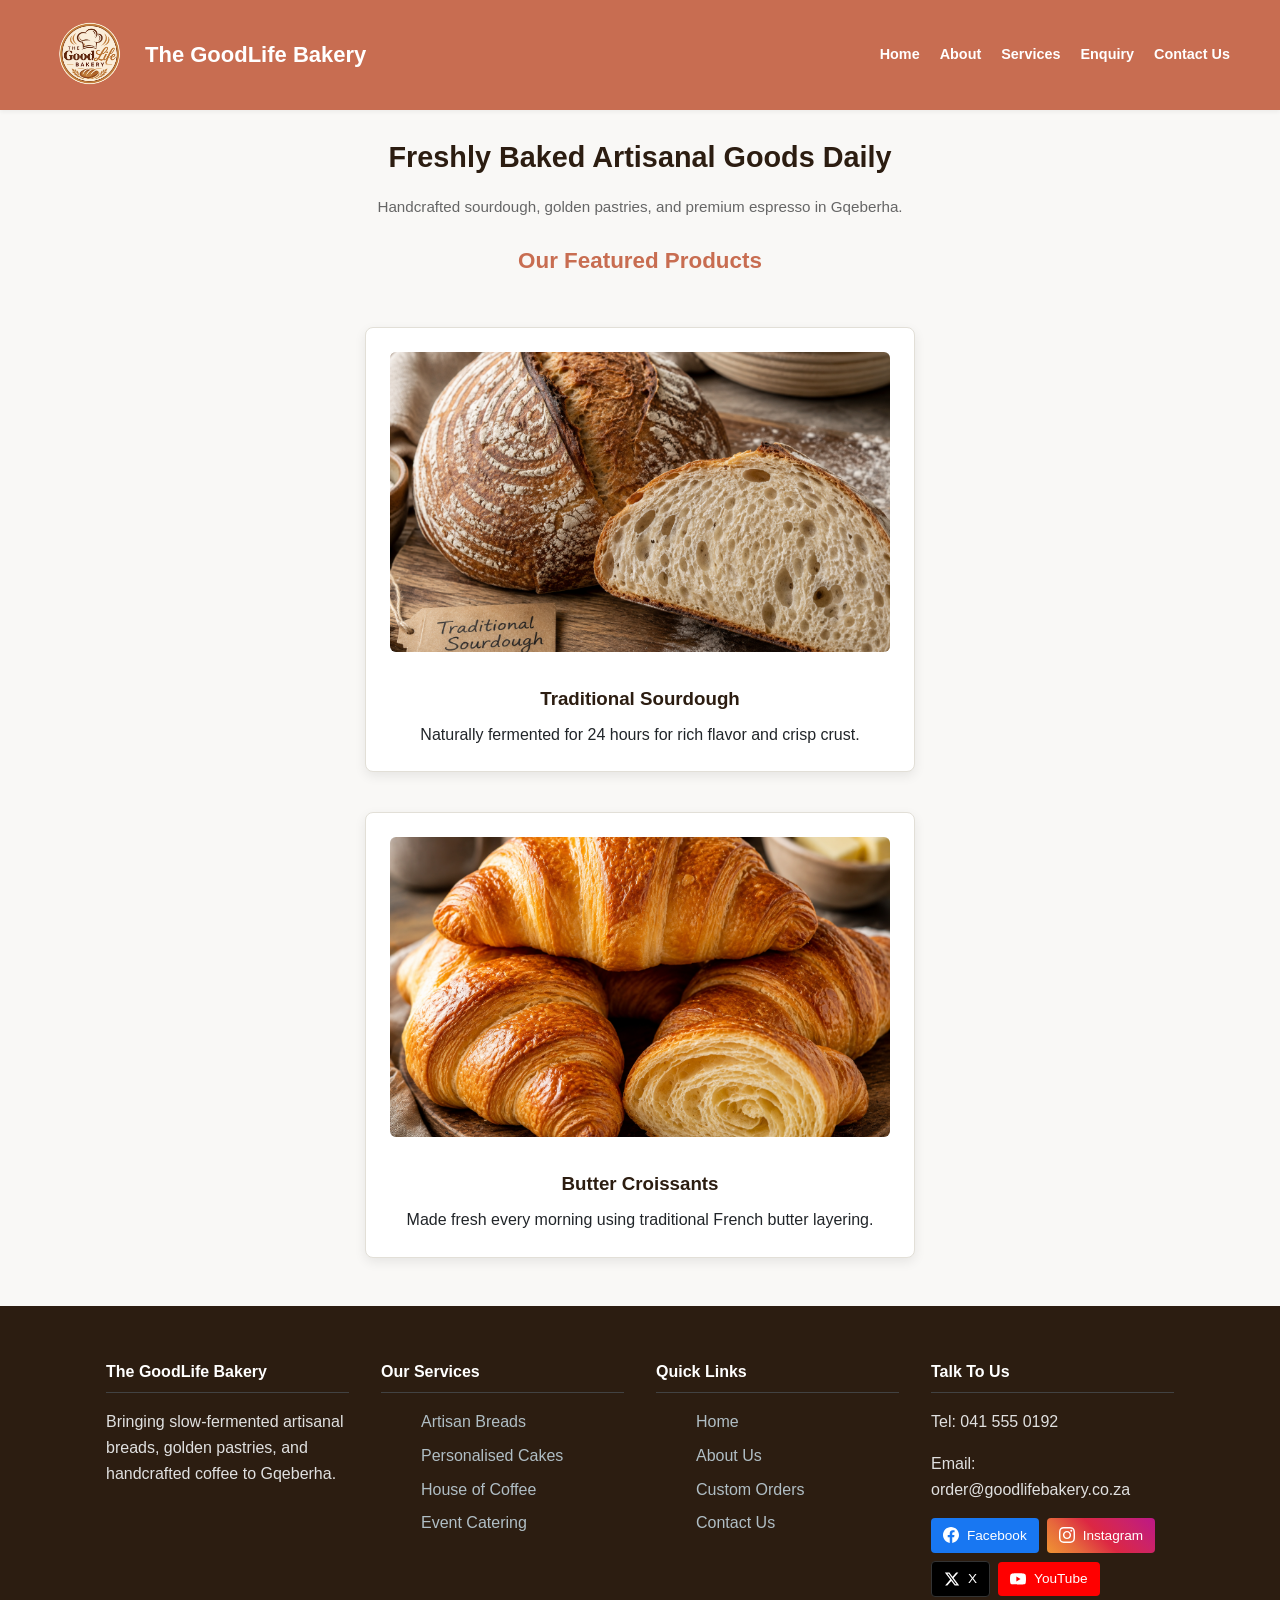
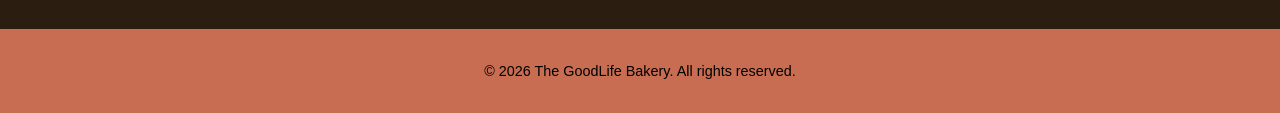
==== index.html @ 04793501 "css update" ====
<!DOCTYPE html>
<html lang="en">
<head>
    <meta charset="UTF-8">
    <meta name="viewport" content="width=device-width, initial-scale=1.0">
    <link rel="stylesheet" href="./css/style.css">
    <title>Home</title>
</head>
<body>
  <header class="site-header">

     <div class="logo">
        <img src="images/logo 1.png"
             alt="The GoodLife Bakery Logo"
             class="logo-img">

        <h2>The GoodLife Bakery</h2>
    </div>
        <nav class="navbar">
            <ul>
                <a href="./index.html">Home</a>
                <a href="./pages/about.html">About</a>
                <a href="./pages/services.html" >Services</a>
                <a href="./pages/enquiry.html">Enquiry</a>
                <a href="./pages/contactus.html">Contact Us</a>
            </ul>
            </nav>
        </div>
</header>

  <main>

    <section class="featured-products-section">
  <!-- Wrap the titles in a container matching the card container -->
  <div class="featured-header">
    <h2>Freshly Baked Artisanal Goods Daily</h2>
    <p>Handcrafted sourdough, golden pastries, and premium espresso in Gqeberha.</p>
    <h3>Our Featured Products</h3>
  </div>

<section class="product-section">
  <div class="product-card">
    <img src="images/Traditional Sourdough.png" alt="Traditional Sourdough">
    <h3>Traditional Sourdough</h3>
    <p>Naturally fermented for 24 hours for rich flavor and crisp crust.</p>
  </div>

  <div class="product-card">
    <img src="images/Butter Croissants.png" alt="Butter Croissants">
    <h3>Butter Croissants</h3>
    <p>Made fresh every morning using traditional French butter layering.</p>
  </div>
   </main>
<!-- FOOTER: 4 COLUMNS REQUIRED BY ICE TASK 4 -->
    <footer class="site-footer">
        <div class="footer-container">
            <div class="footer-col">
                <h4>The GoodLife Bakery</h4>
                <p>Bringing slow-fermented artisanal breads, golden pastries, and handcrafted coffee to Gqeberha.</p>
            </div>

            <div class="footer-col">
                <h4>Our Services</h4>
                <ul>
                    <li><a href="services.html">Artisan Breads</a></li>
                    <li><a href="services.html">Personalised Cakes</a></li>
                    <li><a href="services.html">House of Coffee</a></li>
                    <li><a href="enquiry.html">Event Catering</a></li>
                </ul>
            </div>

            <div class="footer-col">
                <h4>Quick Links</h4>
                <ul>
                    <li><a href="index.html">Home</a></li>
                    <li><a href="about.html">About Us</a></li>
                    <li><a href="enquiry.html">Custom Orders</a></li>
                    <li><a href="contactus.html">Contact Us</a></li>
                </ul>
            </div>

            <div class="footer-col">
                <h4>Talk To Us</h4>
                <p>Tel: 041 555 0192</p>
                <p>Email: order@goodlifebakery.co.za</p>
                <div class="social-links">
                    <a href="https://facebook.com" target="_blank">Facebook</a>
                    <a href="https://instagram.com" target="_blank">Instagram</a>
                    <a href="https://x.com" target="_blank">X</a>
                    <a href="https://youtube.com" target="_blank">YouTube</a>
                </div>
            </div>
        </div>
        <div class="footer-bottom">
            <p>&copy; 2026 The GoodLife Bakery. All rights reserved.</p>
        </div>
    </footer>
</body>

</html>
---- css/style.css ----
/* body {
    background-color:grey;
}
h1 {
    color:aqua; font-size: 50px;
}
h2 {
    color:rgb(0, 0, 0);
}
p {font-size: 20px; color: rgb(255, 255, 255);} */



:root {
    --primary: #c86d51; /* Store the website's main colour. */
    --primary-dark: #2c1d11; /* Store a darker version for strong backgrounds. */
    --accent: #faf6f0; /* Store the highlight and hover colour. */
    --background: #f9f8f6; /* Store the page background colour. */
    --surface: #ffffff; /* Store the card background colour. */
    --text: #212529; /* Store the normal text colour. */
    --border: #e2dfd7; /* Store the card border colour. */
}

/* Select every HTML element. */
* {
    box-sizing: border-box; /* Include padding and borders inside element widths. */
}

/* Style the complete visible webpage. */
body {
    margin: 0; /* Remove the browser's default outside spacing. */
    background-color: var(--background); /* Use the stored background colour. */
    color: var(--text); /* Use the stored normal text colour. */
    font-family: Arial, Helvetica, sans-serif; /* Set readable fallback fonts. */
    font-size: 16px; /* Set the default text size. */
    line-height: 1.6; /* Add readable space between lines. */
}

/* Create a reusable centred content area. */
.container {
    width: min(90%, 1200px); /* Use 90% width but never exceed 1200px. */
    margin-inline: auto; /* Centre the container horizontally. */
}

/* Remove normal underlines and animate link colour changes. */
a {
    text-decoration: none; /* Remove the browser's default underline. */
    transition: 0.25s ease; /* Smoothly animate interaction changes. */
}
   /* GOODLIFE BAKERY LOGO */



/* HEADER & MAIN NAV */
.site-header {
    background-color: #c86d51;
    display: flex;
    justify-content: space-between;
    align-items: center;
    padding: 15px 50px;
    box-shadow: 0 2px 4px rgba(0,0,0,0.05);
}

/* LOGO AND BUSINESS NAME */

.logo {
    display: flex;
    align-items: center;
    gap: 15px;
}


/* LOGO IMAGE */

.logo-img {
    width: 80px;
    height: 80px;
    object-fit: contain;
    display: block;
}


/* BUSINESS NAME */

.logo h2 {
    color: white;
    font-weight: bold;
    font-size: 22px;
    margin: 0;
}
.navbar ul {
    display: flex;
    list-style: none;
    align-items: center;
    gap: 20px;
}

.navbar a {
    text-decoration: none;
    color: hsl(0, 0%, 100%);
    font-size: 0.9rem;
    font-weight: 600;
}

.btn-primary {
    background-color: #cbb26a;
    color: #fff !important;
    padding: 8px 18px;
    border-radius: 20px;
}
/* HERO BLUE BANNER */
.hero-banner {
    background-color: #2c1d11;
    color: #ffffff;
    text-align: center;
    padding: 50px 20px;
}

.hero-banner h1 {
    font-size: 2.2rem;
    margin-bottom: 10px;
}

.hero-banner p {
    font-size: 0.95rem;
    margin-bottom: 20px;
    color: #d0e1f9;
}

.btn-hero {
    display: inline-block;
    border: 1.5px solid #ffffff;
    color: #ffffff;
    text-decoration: none;
    padding: 8px 22px;
    border-radius: 20px;
    font-size: 0.85rem;
    font-weight: bold;
}
/* MAIN LAYOUT GRID */
.main-content {
    max-width: 1100px;
    margin: 40px auto;
    padding: 0 15px;
}

.container-grid {
    display: flex;
    gap: 30px;
    flex-wrap: wrap;
}

.col-left {
    flex: 1.2;
    min-width: 320px;
}

.col-right {
    flex: 1;
    min-width: 320px;
}

.tel-heading {
    color: #555555;
    font-size: 1.4rem;
    margin-bottom: 15px;
}

/* CARDS ROW */
.info-cards-row {
    display: flex;
    gap: 15px;
    margin-bottom: 25px;
}

.info-card {
    flex: 1;
    background: #ffffff;
    border: 1px solid #e2e8f0;
    border-radius: 4px;
    padding: 15px;
    font-size: 0.85rem;
    box-shadow: 0 1px 3px rgba(0,0,0,0.05);
}

.info-card h4 {
    margin-bottom: 10px;
    font-size: 0.9rem;
    color: #333;
}

.info-card hr {
    margin: 10px 0;
    border: 0;
    border-top: 1px solid #eee;
}

.phone-link {
    color: #cbb26a;
    font-weight: bold;
    margin-top: 4px;
}

.hours-table {
    width: 100%;
    font-size: 0.8rem;
    border-collapse: collapse;
}

.hours-table td {
    padding: 4px 0;
}

/* ADDRESS & MAP */
.address-section h3 {
    font-size: 1.1rem;
    margin-bottom: 5px;
    color: #222;
}

.address-text {
    font-size: 0.9rem;
    color: #666;
    margin-bottom: 15px;
}

.map-box {
    border: 1px solid #ddd;
    border-radius: 4px;
    overflow: hidden;
}
/* FORM CARD */
.form-card {
    background: #ffffff;
    border: 1px solid #e2e8f0;
    border-radius: 4px;
    padding: 25px;
    box-shadow: 0 1px 3px rgba(0,0,0,0.05);
}

.form-card h3 {
    margin-bottom: 20px;
    font-size: 1.2rem;
    color: #222;
}

.form-group {
    margin-bottom: 12px;
}

.form-group input, 
.form-group select, 
.form-group textarea {
    width: 100%;
    padding: 10px 12px;
    border: 1px solid #cccccc;
    border-radius: 3px;
    font-size: 0.85rem;
    color: #444;
    background-color: #fafafa;
}

.form-group input:focus, 
.form-group select:focus, 
.form-group textarea:focus {
    outline: none;
    border-color: #002b66;
    background-color: #ffffff;
}

.btn-submit-form {
    width: 100%;
    background-color: #c86d51;
    color: white;
    border: none;
    padding: 10px;
    border-radius: 3px;
    font-size: 0.9rem;
    cursor: pointer;
}

.btn-submit-form:hover {
    background-color: #001f4d;
}

/* Style the short introduction at the top of the page. */
.page-header {
    padding: 4rem 0; /* Add vertical space inside the section. */
    background-color: var(--primary-dark); /* Use the dark website colour. */
    color: #ffffff; /* Make inherited text white. */
    text-align: center; /* Centre the introduction. */
}

/* Style the small line above the main heading. */
.eyebrow {
    margin-bottom: 0.5rem; /* Add space below the line. */
    color: var(--accent); /* Use the accent colour. */
    font-weight: bold; /* Emphasise the text. */
    text-transform: uppercase; /* Display the text in capital letters. */
}

/* Style the main Services heading. */
.page-header h1 {
    margin: 0 0 1rem; /* Remove top space and add bottom space. */
    font-size: clamp(2rem, 5vw, 3.25rem); /* Make the size responsive. */
}

/* Keep the introductory paragraph readable and centred. */
.page-introduction {
    max-width: 700px; /* Stop the paragraph from becoming too wide. */
    margin: 0 auto; /* Centre the paragraph. */
}

/* Add space around the main Services content. */
.services-section {
    padding: 4rem 0; /* Add vertical section spacing. */
}

/* Style the heading above the cards. */
.section-heading {
    margin: 0 0 2rem; /* Add space below the heading. */
    color: var(--primary); /* Use the main website colour. */
    text-align: center; /* Centre the heading. */
}

/* Arrange four cards in a responsive grid. */
.services-grid {
    display: grid; /* Turn this container into CSS Grid. */
    grid-template-columns: repeat(3, 1fr); /* Create four equal columns. */
    gap: 1.5rem; /* Add space between cards. */
}

/* Style every repeated service card. */
.service-card {
    overflow: hidden; /* Keep the image inside the rounded corners. */
    background-color: var(--surface); /* Use the stored card colour. */
    border: 1px solid var(--border); /* Add a light card border. */
    border-radius: 10px; /* Round the card corners. */
    box-shadow: 0 5px 15px rgba(0, 0, 0, 0.12); /* Add depth. */
    transition: transform 0.25s ease; /* Animate the card hover movement. */
}

/* Apply while the mouse is over a service card. */
.service-card:hover {
    transform: translateY(-5px); /* Lift the card slightly upward. */
}

/* Give every service image the same size. */
.service-image {
    display: block; /* Remove the inline gap below an image. */
    width: 100%; /* Fill the complete card width. */
    height: 180px; /* Give all four images equal height. */
    object-fit: cover; /* Crop images without stretching them. */
}

/* Add internal spacing around each card's text. */
.service-content {
    padding: 1.25rem; /* Add space between text and card edges. */
}

/* Style each service name. */
.service-content h3 {
    margin: 0 0 0.5rem; /* Remove top space and add bottom space. */
    color: var(--primary); /* Use the main website colour. */
}

/* Remove unnecessary space below each service description. */
.service-content p {
    margin-bottom: 0; /* Remove the final paragraph's bottom margin. */
}

/* Style the footer at the bottom of the Services page. */
/* FOOTER 4-COLUMN LAYOUT */
.site-footer {
    background-color: #2c1d11;
    color: #e0e0e0;
    padding-top: 2rem;
    margin-top: 3rem;
}

.footer-container {
    display: flex;
    flex-wrap: wrap;
    max-width: 1100px;
    margin: 0 auto;
    padding: 0 1rem 2rem 1rem;
    gap: 2rem;
}

.footer-col {
    flex: 1;
    min-width: 220px;
}

.footer-col h4 {
    color: #ffffff;
    margin-bottom: 1rem;
    border-bottom: 1px solid #424242;
    padding-bottom: 0.5rem;
}

.footer-col ul {
    list-style: none;
}

.footer-col ul li {
    margin-bottom: 0.5rem;
}

.footer-col a {
    color: #b0bec5;
    text-decoration: none;
}

.footer-col a:hover {
    color: #ffffff;
    text-decoration: underline;
}

/* SOCIAL LINKS CONTAINER */
.social-links {
    display: flex;
    gap: 0.5rem;
    margin-top: 0.8rem;
    flex-wrap: wrap;
    align-items: center;
}

/* BASE SOCIAL TAB BUTTON */
.social-links a {
    display: inline-flex;
    align-items: center;
    gap: 8px;
    color: #ffffff;
    padding: 0.4rem 0.75rem;
    border-radius: 4px;
    font-size: 0.85rem;
    text-decoration: none;
    font-weight: 500;
    transition: transform 0.2s ease, opacity 0.2s ease;
}

.social-links a:hover {
    text-decoration: none;
    opacity: 0.9;
    transform: translateY(-1px);
}

/* SVG ICON BASE */
.social-links a::before {
    content: "";
    display: inline-block;
    width: 16px;
    height: 16px;
    background-size: contain;
    background-repeat: no-repeat;
    background-position: center;
}

/* BRAND BACKGROUNDS & TRUE-COLOR SVG ICONS */

/* Facebook */
.social-links a[href*="facebook.com"] {
    background-color: #1877F2;
}
.social-links a[href*="facebook.com"]::before {
    /* White Facebook Icon */
    background-image: url('data:image/svg+xml;utf8,<svg xmlns="http://www.w3.org/2000/svg" viewBox="0 0 24 24" fill="%23ffffff"><path d="M24 12.073c0-6.627-5.373-12-12-12s-12 5.373-12 12c0 5.99 4.388 10.954 10.125 11.854v-8.385H7.078v-3.47h3.047V9.43c0-3.007 1.792-4.669 4.533-4.669 1.312 0 2.686.235 2.686.235v2.953H15.83c-1.491 0-1.956.925-1.956 1.874v2.25h3.328l-.532 3.47h-2.796v8.385C19.612 23.027 24 18.062 24 12.073z"/></svg>');
}

/* Instagram */
.social-links a[href*="instagram.com"] {
    background: linear-gradient(45deg, #f09433 0%, #e6683c 25%, #dc2743 50%, #cc2366 75%, #bc1888 100%);
}
.social-links a[href*="instagram.com"]::before {
    /* White Instagram Icon */
    background-image: url('data:image/svg+xml;utf8,<svg xmlns="http://www.w3.org/2000/svg" viewBox="0 0 24 24" fill="%23ffffff"><path d="M12 2.163c3.204 0 3.584.012 4.85.07 3.252.148 4.771 1.691 4.919 4.919.058 1.265.069 1.645.069 4.849 0 3.205-.012 3.584-.069 4.849-.149 3.225-1.664 4.771-4.919 4.919-1.266.058-1.644.07-4.85.07-3.204 0-3.584-.012-4.849-.07-3.26-.149-4.771-1.699-4.919-4.92-.058-1.265-.07-1.644-.07-4.849 0-3.204.013-3.583.07-4.849.149-3.227 1.664-4.771 4.919-4.919 1.266-.057 1.645-.069 4.849-.069zm0-2.163c-3.259 0-3.667.014-4.947.072-4.358.2-6.78 2.618-6.98 6.98-.059 1.281-.073 1.689-.073 4.948 0 3.259.014 3.668.072 4.948.2 4.358 2.618 6.78 6.98 6.98 1.281.058 1.689.072 4.948.072 3.259 0 3.668-.014 4.948-.072 4.354-.2 6.782-2.618 6.979-6.98.059-1.28.073-1.689.073-4.948 0-3.259-.014-3.667-.072-4.947-.196-4.354-2.617-6.78-6.979-6.98-1.281-.059-1.69-.073-4.949-.073zm0 5.838c-3.403 0-6.162 2.759-6.162 6.162s2.759 6.163 6.162 6.163 6.162-2.759 6.162-6.163c0-3.403-2.759-6.162-6.162-6.162zm0 10.162c-2.209 0-4-1.79-4-4 0-2.209 1.791-4 4-4s4 1.791 4 4c0 2.21-1.791 4-4 4zm6.406-11.845c-.796 0-1.441.645-1.441 1.44s.645 1.44 1.441 1.44c.795 0 1.439-.645 1.439-1.44s-.644-1.44-1.439-1.44z"/></svg>');
}

/* X / Twitter */
.social-links a[href*="x.com"],
.social-links a[href*="twitter.com"] {
    background-color: #000000;
    border: 1px solid #333333;
}
.social-links a[href*="x.com"]::before,
.social-links a[href*="twitter.com"]::before {
    /* White X Icon */
    background-image: url('data:image/svg+xml;utf8,<svg xmlns="http://www.w3.org/2000/svg" viewBox="0 0 24 24" fill="%23ffffff"><path d="M18.244 2.25h3.308l-7.227 8.26 8.502 11.24H16.17l-5.214-6.817L4.99 21.75H1.68l7.73-8.835L1.254 2.25H8.08l4.713 6.231zm-1.161 17.52h1.833L7.084 4.126H5.117z"/></svg>');
}

/* YouTube */
.social-links a[href*="youtube.com"] {
    background-color: #FF0000;
}
.social-links a[href*="youtube.com"]::before {
    /* White YouTube Icon */
    background-image: url('data:image/svg+xml;utf8,<svg xmlns="http://www.w3.org/2000/svg" viewBox="0 0 24 24" fill="%23ffffff"><path d="M23.498 6.186a3.016 3.016 0 0 0-2.122-2.136C19.505 3.545 12 3.545 12 3.545s-7.505 0-9.377.505A3.017 3.017 0 0 0 .502 6.186C0 8.07 0 12 0 12s0 3.93.502 5.814a3.016 3.016 0 0 0 2.122 2.136c1.871.505 9.376.505 9.376.505s7.505 0 9.377-.505a3.015 3.015 0 0 0 2.122-2.136C24 15.93 24 12 24 12s0-3.93-.502-5.814zM9.545 15.568V8.432L15.818 12l-6.273 3.568z"/></svg>');
}

.footer-bottom {
    background-color: #c86d51;
    text-align: center;
    padding: 1rem;
    font-size: 0.9rem;
    color: oklab(0% 0 0);
}

/* Tablet rules apply when the screen is 900px or narrower. */
@media (max-width: 900px) {
    /* Stack the brand above the navigation on tablets. */
    .header-inner {
        flex-direction: column; /* Change the header from a row to a column. */
        padding: 1rem 0; /* Add space inside the stacked header. */
    }

    /* Allow tablet navigation links to move onto another line. */
    .site-nav {
        justify-content: center; /* Centre the links. */
        flex-wrap: wrap; /* Wrap links when space is limited. */
    }

    /* Change the four service cards into two columns. */
    .services-grid {
        grid-template-columns: repeat(2, 1fr); /* Display two equal columns. */
    }
}

/* Phone rules apply when the screen is 600px or narrower. */
@media (max-width: 600px) {
    /* Stack the navigation links vertically. */
    .site-nav {
        width: 100%; /* Fill the available phone width. */
        flex-direction: column; /* Place links below one another. */
    }

    /* Make every phone navigation link easy to tap. */
    .site-nav a {
        width: 100%; /* Make each link fill the navigation width. */
        text-align: center; /* Centre each link label. */
    }

    /* Display one service card per row on phones. */
    .services-grid {
        grid-template-columns: 1fr; /* Change the grid to one column. */
    }
}

.about-section {
    text-align: center;
}
.about-container {
    max-width: 800px;  /* Limits the line length for better readability */
    margin: 0 auto;    /* Centers the entire block horizontally */
    text-align: center; /* Centers both headings and paragraphs perfectly together */
}

/* Center all headings inside the about container above their paragraphs */
.about-container h2,
.about-container h3,
.about-container h4 {
    text-align: center;
}

/* Center the main container horizontally on the page */
.product-section {
    display: flex;
    flex-direction: column;
    align-items: center; /* Horizontally centers all children */
    gap: 2.5rem;          /* Adds clean vertical spacing between items */
    max-width: 800px;    /* Limits overall width so content isn't too wide */
    margin: 3rem auto;   /* Centers the entire block on the page */
    padding: 0 1rem;
}

/* Style and center content inside each item card */
.product-card {
    width: 100%;
    max-width: 550px;    /* Sets a clean, standard width for each item */
    text-align: center;  /* Centers title and description text */
    background: #ffffff;
    border: 1px solid var(--border, #e2dfd7);
    border-radius: 8px;
    padding: 1.5rem;
    box-shadow: 0 4px 12px rgba(0, 0, 0, 0.08);
}

/* Make sure images stay responsive and rounded */
.product-card img {
    width: 100%;
    max-height: 300px;
    object-fit: cover;
    border-radius: 6px;
    margin-bottom: 1rem;
}

.product-card h3 {
    margin: 0.5rem 0;
    color: var(--primary-dark, #2c1d11);
}

.product-card p {
    margin: 0;
    color: var(--text, #212529);
}
/* Center the text section and match its max-width to your card width */
.featured-header {
    max-width: 550px;       /* Matches the width of your product cards */
    margin: 0 auto 2rem;    /* Centers the block and adds space below */
    text-align: center;     /* Centers headings and paragraph text together */
}

.featured-header h2 {
    font-size: 1.8rem;
    color: var(--primary-dark, #2c1d11);
    margin-bottom: 0.5rem;
}

.featured-header p {
    color: #666;
    font-size: 0.95rem;
    margin-bottom: 1.5rem;
}

.featured-header h3 {
    font-size: 1.4rem;
    color: var(--primary, #c86d51);
    margin-top: 1rem;
}

/* Center and bound the custom order form card */
.form-container {
    max-width: 650px;
    margin: 3rem auto;
    padding: 0 1rem;
}

.form-intro {
    font-size: 0.9rem;
    color: #666;
    margin-bottom: 1.5rem;
}

/* Format labels neatly above inputs */
.form-group label {
    display: block;
    font-size: 0.85rem;
    font-weight: 600;
    margin-bottom: 5px;
    color: #333;
}

/* Button Group Styling */
.button-group {
    display: flex;
    gap: 10px;
    margin-top: 15px;
}

.btn-secondary {
    background-color: transparent;
    color: #666;
    border: 1px solid #ccc;
    padding: 10px;
    border-radius: 3px;
    font-size: 0.9rem;
    cursor: pointer;
    transition: background-color 0.2s ease;
}

.btn-secondary:hover {
    background-color: #eee;
}
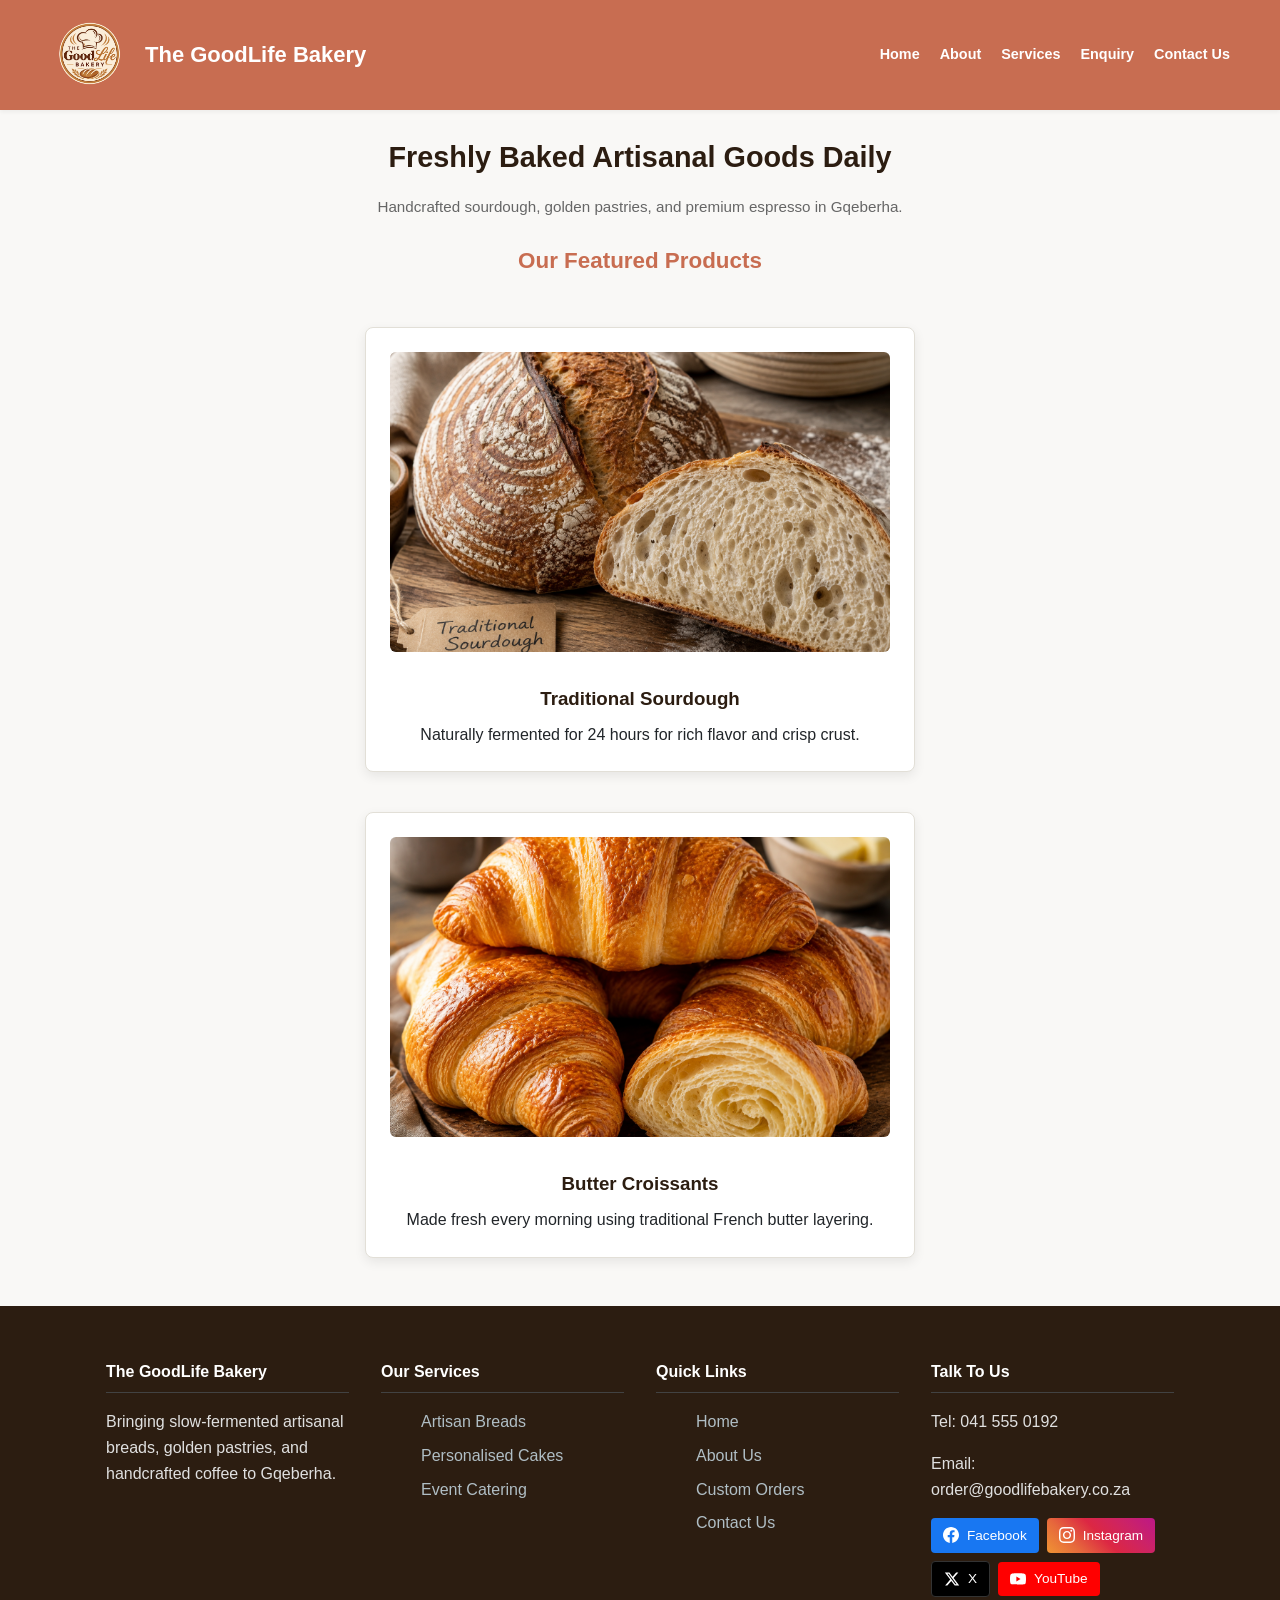
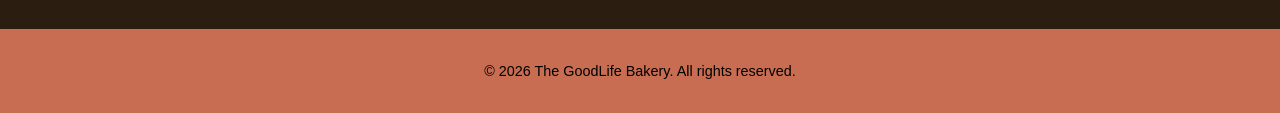
==== commit 37b8af85: "css update 1" ====
--- a/index.html
+++ b/index.html
@@ -62,20 +62,19 @@
             <div class="footer-col">
                 <h4>Our Services</h4>
                 <ul>
-                    <li><a href="services.html">Artisan Breads</a></li>
-                    <li><a href="services.html">Personalised Cakes</a></li>
-                    <li><a href="services.html">House of Coffee</a></li>
-                    <li><a href="enquiry.html">Event Catering</a></li>
+                    <li><a href="./pages/services.html">Artisan Breads</a></li>
+                    <li><a href="./pages/services.html">Personalised Cakes</a></li>
+                    <li><a href="./pages/enquiry.html">Event Catering</a></li>
                 </ul>
             </div>
 
             <div class="footer-col">
                 <h4>Quick Links</h4>
                 <ul>
-                    <li><a href="index.html">Home</a></li>
-                    <li><a href="about.html">About Us</a></li>
-                    <li><a href="enquiry.html">Custom Orders</a></li>
-                    <li><a href="contactus.html">Contact Us</a></li>
+                    <li><a href="./index.html">Home</a></li>
+                    <li><a href="./pages/about.html">About Us</a></li>
+                    <li><a href="./pages/enquiry.html">Custom Orders</a></li>
+                    <li><a href="./pages/contactus.html">Contact Us</a></li>
                 </ul>
             </div>
 
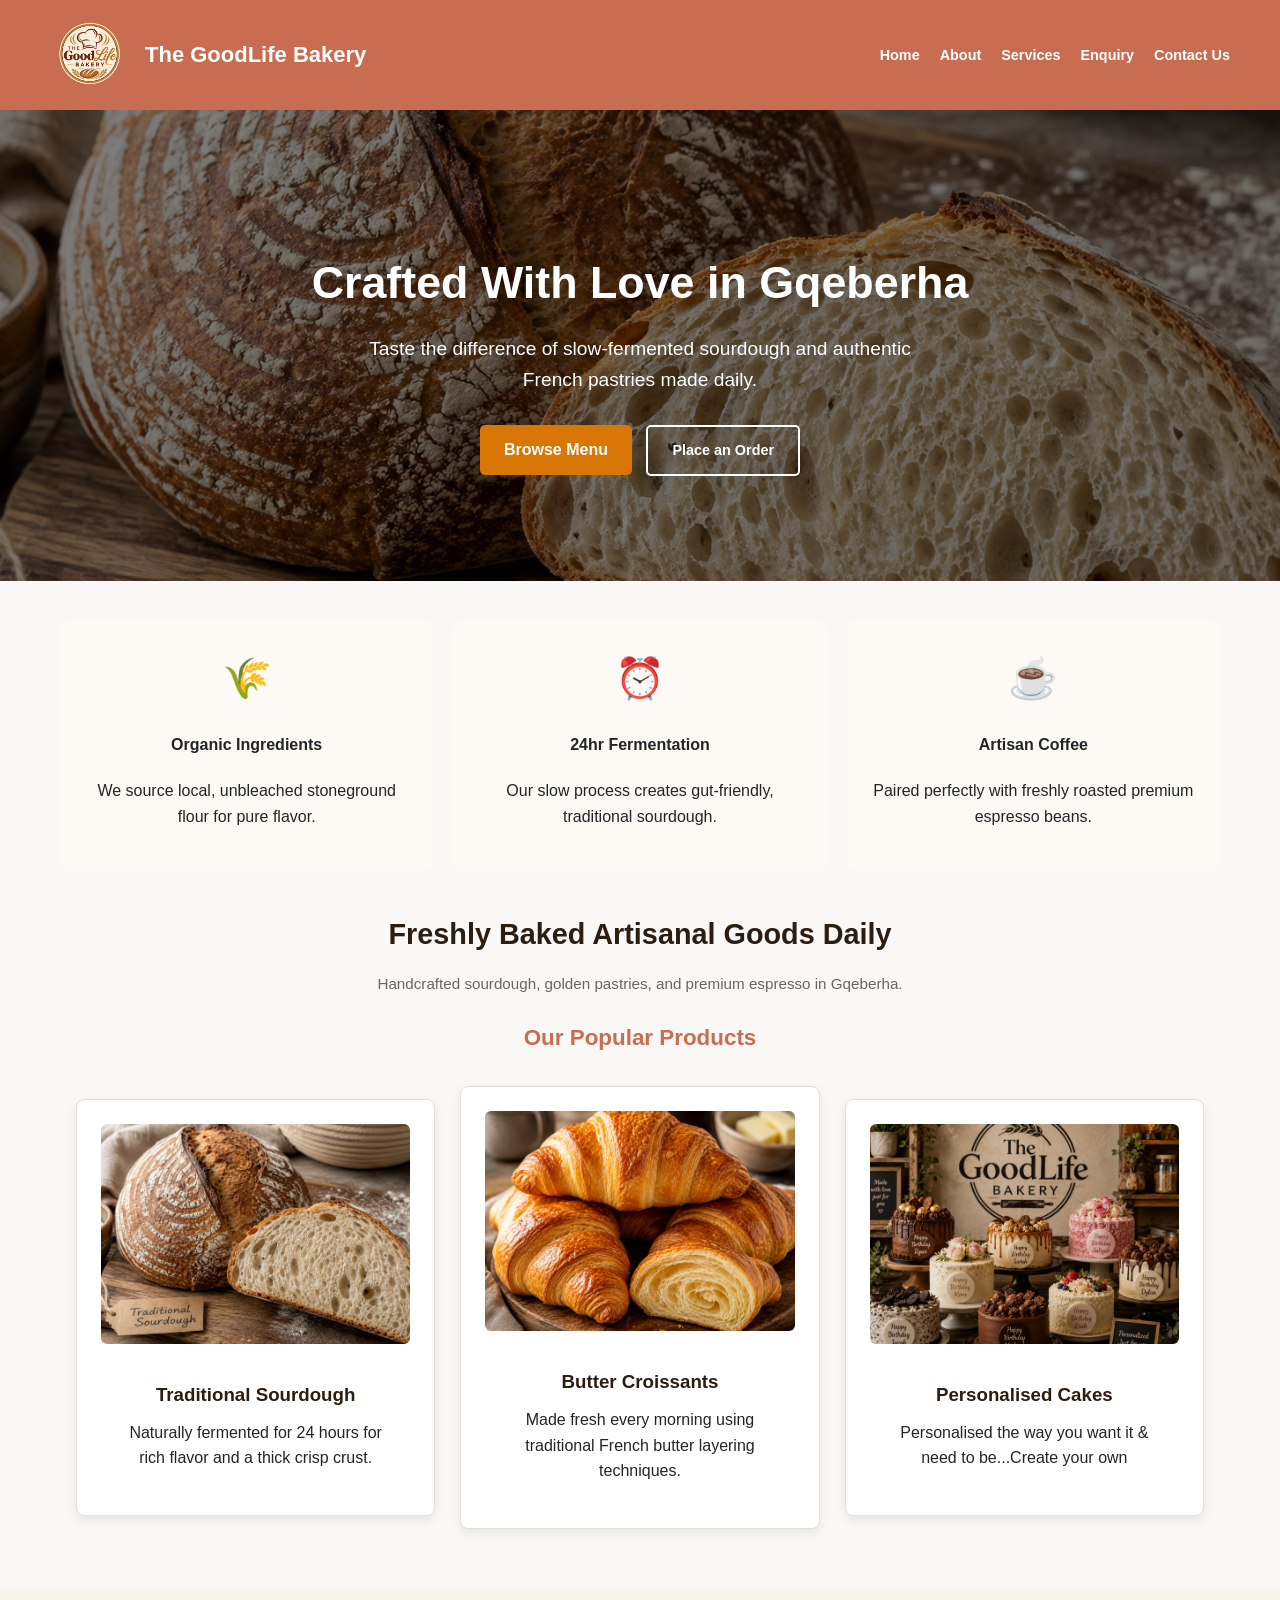
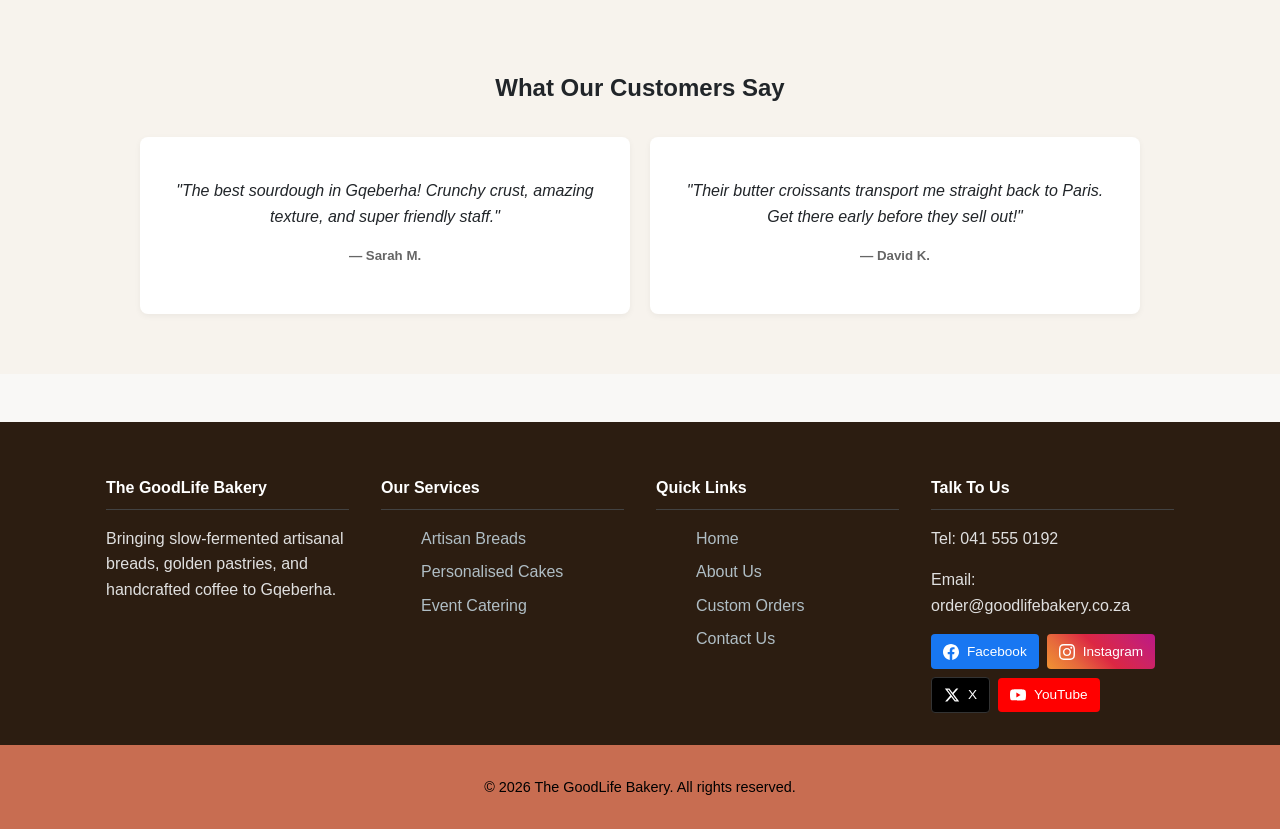
==== commit 704783d4: "index update" ====
--- a/index.html
+++ b/index.html
@@ -4,54 +4,112 @@
     <meta charset="UTF-8">
     <meta name="viewport" content="width=device-width, initial-scale=1.0">
     <link rel="stylesheet" href="./css/style.css">
-    <title>Home</title>
+    <title>The GoodLife Bakery | Home</title>
 </head>
 <body>
-  <header class="site-header">
-
-     <div class="logo">
-        <img src="images/logo 1.png"
-             alt="The GoodLife Bakery Logo"
-             class="logo-img">
-
-        <h2>The GoodLife Bakery</h2>
-    </div>
+    <header class="site-header">
+        <div class="logo">
+            <img src="images/logo 1.png" alt="The GoodLife Bakery Logo" class="logo-img">
+            <h2>The GoodLife Bakery</h2>
+        </div>
         <nav class="navbar">
             <ul>
-                <a href="./index.html">Home</a>
-                <a href="./pages/about.html">About</a>
-                <a href="./pages/services.html" >Services</a>
-                <a href="./pages/enquiry.html">Enquiry</a>
-                <a href="./pages/contactus.html">Contact Us</a>
+                <li><a href="./index.html">Home</a></li>
+                <li><a href="./pages/about.html">About</a></li>
+                <li><a href="./pages/services.html">Services</a></li>
+                <li><a href="./pages/enquiry.html">Enquiry</a></li>
+                <li><a href="./pages/contactus.html">Contact Us</a></li>
             </ul>
-            </nav>
-        </div>
-</header>
+        </nav>
+    </header>
 
-  <main>
+    <main>
+        <!-- NEW: Hero Banner -->
+        <section class="hero-section">
+            <div class="hero-content">
+                <h1>Crafted With Love in Gqeberha</h1>
+                <p>Taste the difference of slow-fermented sourdough and authentic French pastries made daily.</p>
+                <div class="hero-buttons">
+                    <a href="./pages/services.html" class="btn btn-primary">Browse Menu</a>
+                    <a href="./pages/enquiry.html" class="btn btn-secondary">Place an Order</a>
+                </div>
+            </div>
+        </section>
 
-    <section class="featured-products-section">
-  <!-- Wrap the titles in a container matching the card container -->
-  <div class="featured-header">
-    <h2>Freshly Baked Artisanal Goods Daily</h2>
-    <p>Handcrafted sourdough, golden pastries, and premium espresso in Gqeberha.</p>
-    <h3>Our Featured Products</h3>
-  </div>
+        <!-- NEW: Value Highlights Bar -->
+        <section class="features-section">
+            <div class="feature-item">
+                <span class="feature-icon">🌾</span>
+                <h4>Organic Ingredients</h4>
+                <p>We source local, unbleached stoneground flour for pure flavor.</p>
+            </div>
+            <div class="feature-item">
+                <span class="feature-icon">⏰</span>
+                <h4>24hr Fermentation</h4>
+                <p>Our slow process creates gut-friendly, traditional sourdough.</p>
+            </div>
+            <div class="feature-item">
+                <span class="feature-icon">☕</span>
+                <h4>Artisan Coffee</h4>
+                <p>Paired perfectly with freshly roasted premium espresso beans.</p>
+            </div>
+        </section>
 
-<section class="product-section">
-  <div class="product-card">
-    <img src="images/Traditional Sourdough.png" alt="Traditional Sourdough">
-    <h3>Traditional Sourdough</h3>
-    <p>Naturally fermented for 24 hours for rich flavor and crisp crust.</p>
-  </div>
+        <!-- Expanded Featured Products Grid -->
+        <section class="featured-products-section">
+            <div class="featured-header">
+                <h2>Freshly Baked Artisanal Goods Daily</h2>
+                <p>Handcrafted sourdough, golden pastries, and premium espresso in Gqeberha.</p>
+                <h3>Our Popular Products</h3>
+            </div>
 
-  <div class="product-card">
-    <img src="images/Butter Croissants.png" alt="Butter Croissants">
-    <h3>Butter Croissants</h3>
-    <p>Made fresh every morning using traditional French butter layering.</p>
-  </div>
-   </main>
-<!-- FOOTER: 4 COLUMNS REQUIRED BY ICE TASK 4 -->
+            <div class="product-section">
+                <div class="product-card">
+                    <img src="images/Traditional Sourdough.png" alt="Traditional Sourdough">
+                    <div class="product-info">
+                        <h3>Traditional Sourdough</h3>
+                        <p>Naturally fermented for 24 hours for rich flavor and a thick crisp crust.</p>
+                    </div>
+                </div>
+
+                <div class="product-card">
+                    <img src="images/Butter Croissants.png" alt="Butter Croissants">
+                    <div class="product-info">
+                        <h3>Butter Croissants</h3>
+                        <p>Made fresh every morning using traditional French butter layering techniques.</p>
+                    </div>
+                </div>
+                
+                <div class="product-card">
+                    <img src="images/Personalised Cakes.png" alt="Personalised Cakes">
+                    <dic class="product-info">
+                        <h3>Personalised Cakes</h3>
+                        <p>Personalised the way you want it & need to be...Create your own</p>
+                    </dic>
+                </div>
+
+
+               
+            </div>
+        </section>
+
+        <!-- NEW: Testimonials Section -->
+        <section class="testimonials-section">
+            <h2>What Our Customers Say</h2>
+            <div class="testimonials-grid">
+                <div class="testimonial-card">
+                    <p>"The best sourdough in Gqeberha! Crunchy crust, amazing texture, and super friendly staff."</p>
+                    <h5>— Sarah M.</h5>
+                </div>
+                <div class="testimonial-card">
+                    <p>"Their butter croissants transport me straight back to Paris. Get there early before they sell out!"</p>
+                    <h5>— David K.</h5>
+                </div>
+            </div>
+        </section>
+    </main>
+
+    <!-- FOOTER: 4 COLUMNS REQUIRED BY ICE TASK 4 -->
     <footer class="site-footer">
         <div class="footer-container">
             <div class="footer-col">
@@ -95,5 +153,4 @@
         </div>
     </footer>
 </body>
-
-</html>
+</html>
--- a/css/style.css
+++ b/css/style.css
@@ -670,4 +670,183 @@
 
 .btn-secondary:hover {
     background-color: #eee;
+}
+/* Container for the main content to make it fill the page width nicely */
+.featured-products-section {
+    max-width: 1200px;
+    margin: 40px auto;
+    padding: 0 20px;
+}
+
+.featured-header {
+    text-align: center;
+    margin-bottom: 30px;
+}
+
+/* 2-Column Grid Layout for the Cards */
+.product-section {
+    display: grid;
+    grid-template-columns: repeat(2, 1fr); /* Places the 2 cards side-by-side */
+    gap: 30px; /* Space between the two cards */
+    width: 100%;
+}
+
+/* Individual Card Styles */
+.product-card {
+    background-color: #ffffff;
+    border-radius: 10px;
+    overflow: hidden;
+    box-shadow: 0 4px 12px rgba(0,0,0,0.1);
+    display: flex;
+    flex-direction: column;
+}
+
+.product-card img {
+    width: 100%;
+    height: 300px; /* Uniform height for images */
+    object-fit: cover; /* Prevents stretching/distortion */
+}
+
+.product-info {
+    padding: 20px;
+}
+
+.product-card h3 {
+    margin-top: 0;
+    margin-bottom: 10px;
+}
+
+/* Mobile Responsiveness (Stacks cards vertically on phones) */
+@media (max-width: 768px) {
+    .product-section {
+        grid-template-columns: 1fr;
+    }
+}
+
+
+/* Hero Section */
+.hero-section {
+    background: linear-gradient(rgba(0, 0, 0, 0.5), rgba(0, 0, 0, 0.5)), url('../images/Traditional\ Sourdough.png') center/cover no-repeat;
+    color: #fff;
+    text-align: center;
+    padding: 100px 20px;
+}
+
+.hero-content h1 {
+    font-size: 2.8rem;
+    margin-bottom: 15px;
+}
+
+.hero-content p {
+    font-size: 1.2rem;
+    max-width: 600px;
+    margin: 0 auto 25px auto;
+}
+
+.btn {
+    display: inline-block;
+    padding: 12px 24px;
+    border-radius: 5px;
+    text-decoration: none;
+    font-weight: bold;
+    margin: 5px;
+}
+
+.btn-primary {
+    background-color: #d97706;
+    color: #fff;
+}
+
+.btn-secondary {
+    background-color: transparent;
+    border: 2px solid #fff;
+    color: #fff;
+}
+
+/* Value Highlights Section */
+.features-section {
+    display: grid;
+    grid-template-columns: repeat(auto-fit, minmax(250px, 1fr));
+    gap: 20px;
+    max-width: 1200px;
+    margin: 40px auto;
+    padding: 0 20px;
+    text-align: center;
+}
+
+.feature-item {
+    background: #fdfaf6;
+    padding: 25px;
+    border-radius: 8px;
+    border: 1fr solid #eee;
+}
+
+.feature-icon {
+    font-size: 2.5rem;
+    display: block;
+    margin-bottom: 10px;
+}
+
+/* Product Section (2x2 Grid on desktop) */
+.product-section {
+    display: grid;
+    grid-template-columns: repeat(auto-fit, minmax(280px, 1fr));
+    gap: 25px;
+    max-width: 1200px;
+    margin: 0 auto;
+}
+
+.product-card {
+    background-color: #fff;
+    border-radius: 8px;
+    overflow: hidden;
+    box-shadow: 0 4px 10px rgba(0, 0, 0, 0.08);
+}
+
+.product-card img {
+    width: 100%;
+    height: 220px;
+    object-fit: cover;
+}
+
+.product-info {
+    padding: 20px;
+}
+
+.price {
+    display: block;
+    font-weight: bold;
+    color: #d97706;
+    font-size: 1.1rem;
+    margin-top: 10px;
+}
+
+/* Testimonials */
+.testimonials-section {
+    background-color: #f7f3ed;
+    text-align: center;
+    padding: 60px 20px;
+    margin-top: 60px;
+}
+
+.testimonials-grid {
+    display: grid;
+    grid-template-columns: repeat(auto-fit, minmax(300px, 1fr));
+    gap: 20px;
+    max-width: 1000px;
+    margin: 30px auto 0 auto;
+}
+
+.testimonial-card {
+    background: #fff;
+    padding: 25px;
+    border-radius: 8px;
+    font-style: italic;
+    box-shadow: 0 2px 6px rgba(0,0,0,0.05);
+}
+
+.testimonial-card h5 {
+    margin-top: 15px;
+    font-style: normal;
+    color: #666;
 }
